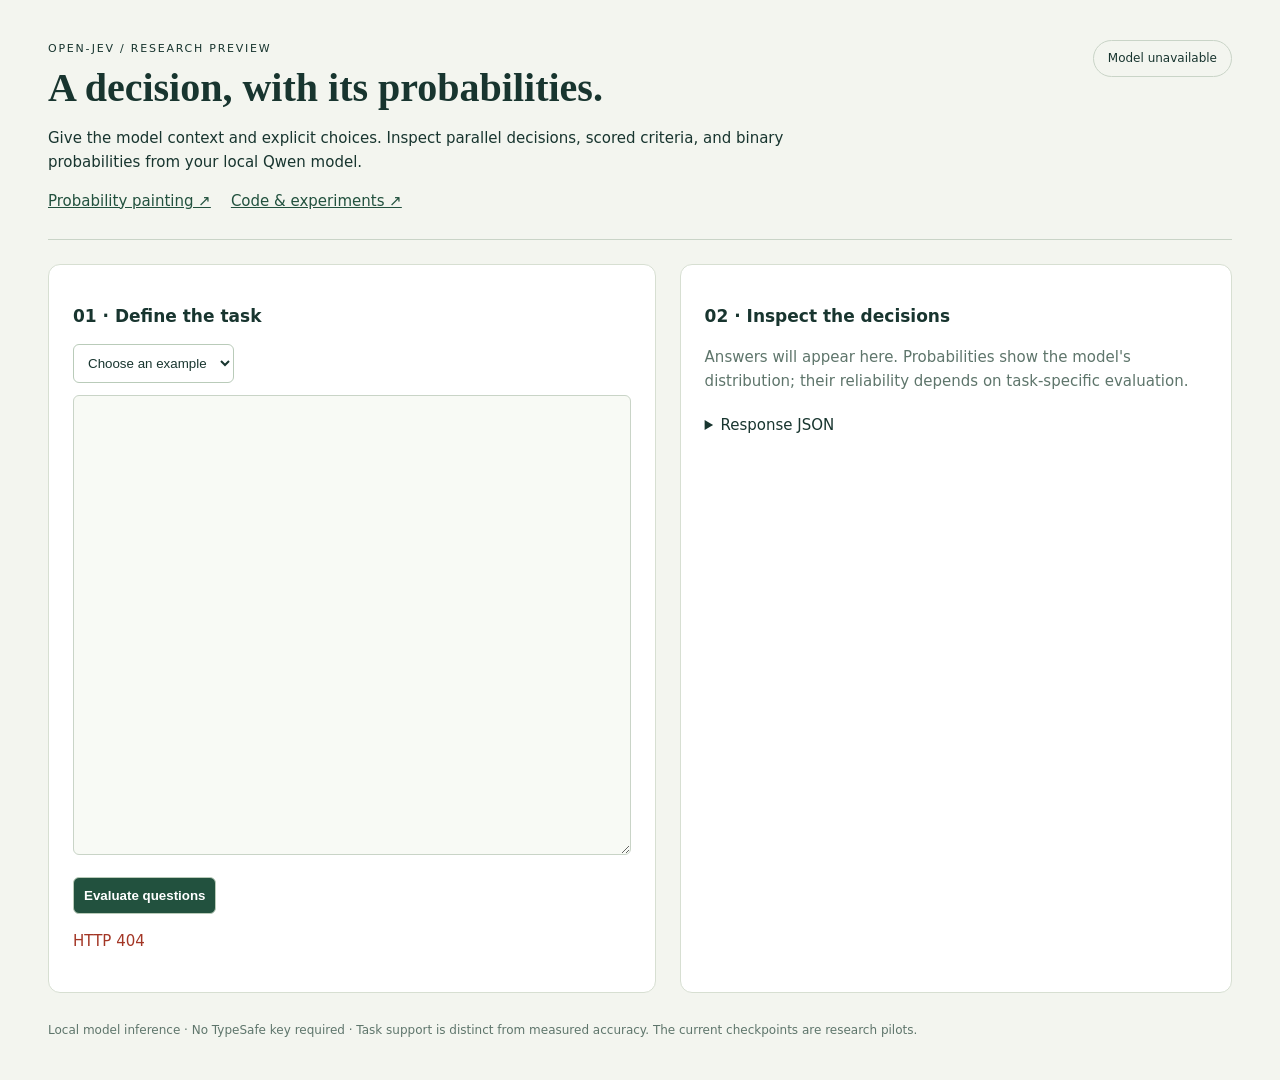
==== examples/index.html @ 6d8de5ed "Release Open-Jev source, audited artifacts and demo drafts" ====
<!doctype html>
<html lang="en"><head><meta charset="utf-8"><meta name="viewport" content="width=device-width,initial-scale=1">
<title>Open-Jev · Decision lab</title>
<style>
:root{font:15px/1.6 system-ui,sans-serif;color:#18352f;background:#f3f5ef}*{box-sizing:border-box}body{margin:0}main{max-width:1240px;margin:auto;padding:40px 28px}header{display:flex;justify-content:space-between;gap:24px;align-items:start;border-bottom:1px solid #c9d4c7;padding-bottom:26px}h1{font:600 40px/1.1 Georgia,serif;margin:8px 0 16px}h2{font-size:17px}p{max-width:760px}small,.muted{color:#5e756b}.eyebrow{letter-spacing:.16em;font-size:11px;text-transform:uppercase}.status{border:1px solid #c9d4c7;border-radius:24px;padding:8px 14px;font-size:12px}.grid{display:grid;grid-template-columns:1.1fr 1fr;gap:24px;margin-top:24px}.panel{background:#fff;border:1px solid #d7dfd2;border-radius:12px;padding:24px}textarea{width:100%;height:460px;background:#f8faf5;border:1px solid #c9d4c7;border-radius:6px;padding:16px;font:12px/1.5 ui-monospace,monospace;resize:vertical;color:#173b2d}select,button{padding:10px;border:1px solid #b9cbb9;border-radius:6px;background:#fff;color:inherit}select{max-width:100%;margin-bottom:12px}button{background:#22513e;color:white;cursor:pointer;font-weight:600}button:disabled{opacity:.5}nav a{color:#22513e;margin-right:20px}.bar{height:8px;background:#e7eee2;border-radius:6px;overflow:hidden}.fill{height:100%;background:#5b875d}.answer{margin:18px 0;padding-bottom:16px;border-bottom:1px solid #e4eadd}.row{display:flex;justify-content:space-between;font-size:13px;margin:7px 0}pre{white-space:pre-wrap;overflow-wrap:anywhere;font:12px/1.5 ui-monospace,monospace}#error{color:#a33625}details{margin-top:20px}footer{margin-top:28px;font-size:12px;color:#5e756b}@media(max-width:780px){.grid{grid-template-columns:1fr}header{display:block}main{padding:24px 16px}}
</style></head><body><main>
<header><div><div class="eyebrow">Open-Jev / Research preview</div><h1>A decision, with its probabilities.</h1><p>Give the model context and explicit choices. Inspect parallel decisions, scored criteria, and binary probabilities from your local Qwen model.</p><nav><a href="/examples/painting/index.html">Probability painting ↗</a><a href="https://github.com/Zefan-Cai/Open-Jev-Dev">Code & experiments ↗</a></nav></div><div id="health" class="status">Connecting to model…</div></header>
<div class="grid"><section class="panel"><h2>01 · Define the task</h2><select id="examples" aria-label="Example task"><option>Choose an example</option></select><textarea id="request" spellcheck="false" aria-label="JSON request"></textarea><p><button id="run">Evaluate questions</button> <small id="timing"></small></p><p id="error" role="alert"></p></section><section class="panel"><h2>02 · Inspect the decisions</h2><p class="muted">Answers will appear here. Probabilities show the model's distribution; their reliability depends on task-specific evaluation.</p><div id="answers"></div><details><summary>Response JSON</summary><pre id="raw"></pre></details></section></div>
<footer>Local model inference · No TypeSafe key required · Task support is distinct from measured accuracy. The current checkpoints are research pilots.</footer>
</main><script type="module">
const $=id=>document.getElementById(id);
async function getJSON(url){const r=await fetch(url);if(!r.ok)throw Error(`HTTP ${r.status}`);return r.json()}
function text(tag,value){const e=document.createElement(tag);e.textContent=value;return e}
function show(data){$('raw').textContent=JSON.stringify(data,null,2);$('answers').replaceChildren();for(const [id,a]of Object.entries(data.answers)){const box=document.createElement('div');box.className='answer';box.append(text('strong',id));box.append(text('small',` · ${a.type}`));const ps=a.type==='noul'?{'yes':a.noul,'no':1-a.noul}:a.probabilities;for(const [key,p]of Object.entries(ps)){const row=document.createElement('div');row.className='row';row.append(text('span',key),text('span',(p*100).toFixed(1)+'%'));box.append(row);const bar=document.createElement('div');bar.className='bar';const fill=document.createElement('div');fill.className='fill';fill.style.width=(p*100)+'%';bar.append(fill);box.append(bar)}if(a.score!==undefined)box.append(text('p',`Expected level: ${a.score.toFixed(2)}`));$('answers').append(box)}}
$('run').onclick=async()=>{$('error').textContent='';$('run').disabled=true;const start=performance.now();try{const request=JSON.parse($('request').value);const response=await fetch('/v1/systemone',{method:'POST',headers:{'Content-Type':'application/json'},body:JSON.stringify(request)});const data=await response.json();if(!response.ok)throw Error(data.error||`HTTP ${response.status}`);show(data);$('timing').textContent=`${((performance.now()-start)/1000).toFixed(2)} s · ${data.metadata.candidate_sequences} candidate sequences`}catch(e){$('error').textContent=e.message}finally{$('run').disabled=false}};
try{const h=await getJSON('/health');$('health').textContent=h.model+' · '+h.method;const {files}=await getJSON('/examples.json');for(const path of files){const opt=document.createElement('option');opt.value=path;opt.textContent=path.replace('.json','');$('examples').append(opt)}$('examples').onchange=async()=>{try{$('request').value=JSON.stringify(await getJSON('/examples/'+$('examples').value),null,2)}catch(e){$('error').textContent=e.message}};const initial=files.find(f=>f==='recipes/classification.json')||files[0];if(initial){$('examples').value=initial;await $('examples').onchange()}}catch(e){$('health').textContent='Model unavailable';$('error').textContent=e.message}
</script></body></html>
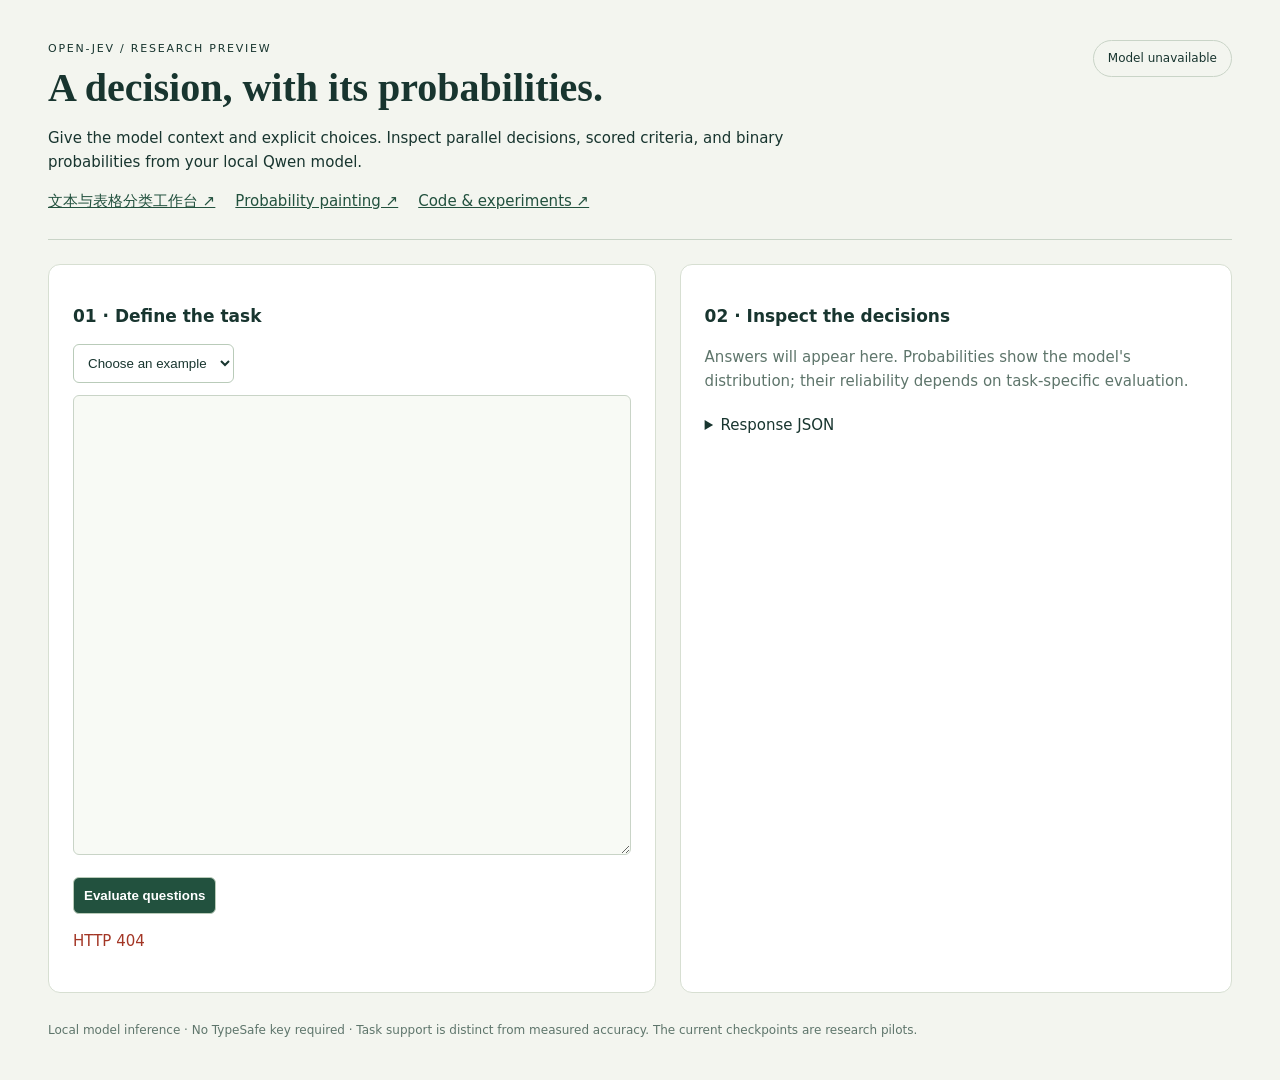
==== commit 45d5a0e8: "Add no-code text and CSV classification workbench" ====
--- a/examples/index.html
+++ b/examples/index.html
@@ -4,7 +4,7 @@
 <style>
 :root{font:15px/1.6 system-ui,sans-serif;color:#18352f;background:#f3f5ef}*{box-sizing:border-box}body{margin:0}main{max-width:1240px;margin:auto;padding:40px 28px}header{display:flex;justify-content:space-between;gap:24px;align-items:start;border-bottom:1px solid #c9d4c7;padding-bottom:26px}h1{font:600 40px/1.1 Georgia,serif;margin:8px 0 16px}h2{font-size:17px}p{max-width:760px}small,.muted{color:#5e756b}.eyebrow{letter-spacing:.16em;font-size:11px;text-transform:uppercase}.status{border:1px solid #c9d4c7;border-radius:24px;padding:8px 14px;font-size:12px}.grid{display:grid;grid-template-columns:1.1fr 1fr;gap:24px;margin-top:24px}.panel{background:#fff;border:1px solid #d7dfd2;border-radius:12px;padding:24px}textarea{width:100%;height:460px;background:#f8faf5;border:1px solid #c9d4c7;border-radius:6px;padding:16px;font:12px/1.5 ui-monospace,monospace;resize:vertical;color:#173b2d}select,button{padding:10px;border:1px solid #b9cbb9;border-radius:6px;background:#fff;color:inherit}select{max-width:100%;margin-bottom:12px}button{background:#22513e;color:white;cursor:pointer;font-weight:600}button:disabled{opacity:.5}nav a{color:#22513e;margin-right:20px}.bar{height:8px;background:#e7eee2;border-radius:6px;overflow:hidden}.fill{height:100%;background:#5b875d}.answer{margin:18px 0;padding-bottom:16px;border-bottom:1px solid #e4eadd}.row{display:flex;justify-content:space-between;font-size:13px;margin:7px 0}pre{white-space:pre-wrap;overflow-wrap:anywhere;font:12px/1.5 ui-monospace,monospace}#error{color:#a33625}details{margin-top:20px}footer{margin-top:28px;font-size:12px;color:#5e756b}@media(max-width:780px){.grid{grid-template-columns:1fr}header{display:block}main{padding:24px 16px}}
 </style></head><body><main>
-<header><div><div class="eyebrow">Open-Jev / Research preview</div><h1>A decision, with its probabilities.</h1><p>Give the model context and explicit choices. Inspect parallel decisions, scored criteria, and binary probabilities from your local Qwen model.</p><nav><a href="/examples/painting/index.html">Probability painting ↗</a><a href="https://github.com/Zefan-Cai/Open-Jev-Dev">Code & experiments ↗</a></nav></div><div id="health" class="status">Connecting to model…</div></header>
+<header><div><div class="eyebrow">Open-Jev / Research preview</div><h1>A decision, with its probabilities.</h1><p>Give the model context and explicit choices. Inspect parallel decisions, scored criteria, and binary probabilities from your local Qwen model.</p><nav><a href="/examples/workbench/index.html">文本与表格分类工作台 ↗</a><a href="/examples/painting/index.html">Probability painting ↗</a><a href="https://github.com/Zefan-Cai/Open-Jev">Code & experiments ↗</a></nav></div><div id="health" class="status">Connecting to model…</div></header>
 <div class="grid"><section class="panel"><h2>01 · Define the task</h2><select id="examples" aria-label="Example task"><option>Choose an example</option></select><textarea id="request" spellcheck="false" aria-label="JSON request"></textarea><p><button id="run">Evaluate questions</button> <small id="timing"></small></p><p id="error" role="alert"></p></section><section class="panel"><h2>02 · Inspect the decisions</h2><p class="muted">Answers will appear here. Probabilities show the model's distribution; their reliability depends on task-specific evaluation.</p><div id="answers"></div><details><summary>Response JSON</summary><pre id="raw"></pre></details></section></div>
 <footer>Local model inference · No TypeSafe key required · Task support is distinct from measured accuracy. The current checkpoints are research pilots.</footer>
 </main><script type="module">
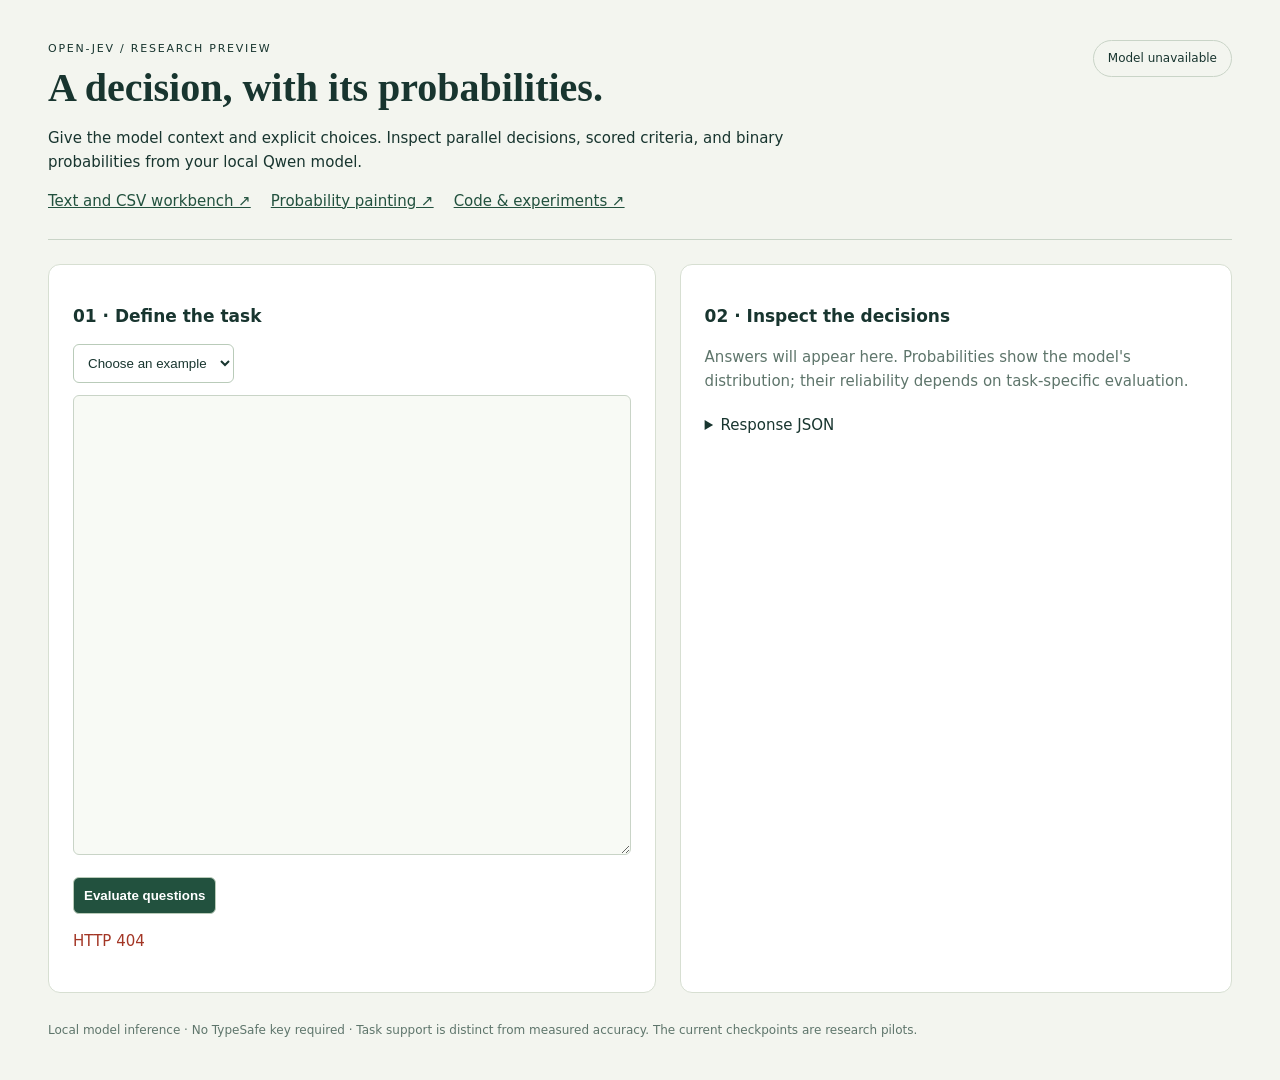
==== commit adc8265f: "Publish English website and classification workbench" ====
--- a/examples/index.html
+++ b/examples/index.html
@@ -4,7 +4,7 @@
 <style>
 :root{font:15px/1.6 system-ui,sans-serif;color:#18352f;background:#f3f5ef}*{box-sizing:border-box}body{margin:0}main{max-width:1240px;margin:auto;padding:40px 28px}header{display:flex;justify-content:space-between;gap:24px;align-items:start;border-bottom:1px solid #c9d4c7;padding-bottom:26px}h1{font:600 40px/1.1 Georgia,serif;margin:8px 0 16px}h2{font-size:17px}p{max-width:760px}small,.muted{color:#5e756b}.eyebrow{letter-spacing:.16em;font-size:11px;text-transform:uppercase}.status{border:1px solid #c9d4c7;border-radius:24px;padding:8px 14px;font-size:12px}.grid{display:grid;grid-template-columns:1.1fr 1fr;gap:24px;margin-top:24px}.panel{background:#fff;border:1px solid #d7dfd2;border-radius:12px;padding:24px}textarea{width:100%;height:460px;background:#f8faf5;border:1px solid #c9d4c7;border-radius:6px;padding:16px;font:12px/1.5 ui-monospace,monospace;resize:vertical;color:#173b2d}select,button{padding:10px;border:1px solid #b9cbb9;border-radius:6px;background:#fff;color:inherit}select{max-width:100%;margin-bottom:12px}button{background:#22513e;color:white;cursor:pointer;font-weight:600}button:disabled{opacity:.5}nav a{color:#22513e;margin-right:20px}.bar{height:8px;background:#e7eee2;border-radius:6px;overflow:hidden}.fill{height:100%;background:#5b875d}.answer{margin:18px 0;padding-bottom:16px;border-bottom:1px solid #e4eadd}.row{display:flex;justify-content:space-between;font-size:13px;margin:7px 0}pre{white-space:pre-wrap;overflow-wrap:anywhere;font:12px/1.5 ui-monospace,monospace}#error{color:#a33625}details{margin-top:20px}footer{margin-top:28px;font-size:12px;color:#5e756b}@media(max-width:780px){.grid{grid-template-columns:1fr}header{display:block}main{padding:24px 16px}}
 </style></head><body><main>
-<header><div><div class="eyebrow">Open-Jev / Research preview</div><h1>A decision, with its probabilities.</h1><p>Give the model context and explicit choices. Inspect parallel decisions, scored criteria, and binary probabilities from your local Qwen model.</p><nav><a href="/examples/workbench/index.html">文本与表格分类工作台 ↗</a><a href="/examples/painting/index.html">Probability painting ↗</a><a href="https://github.com/Zefan-Cai/Open-Jev">Code & experiments ↗</a></nav></div><div id="health" class="status">Connecting to model…</div></header>
+<header><div><div class="eyebrow">Open-Jev / Research preview</div><h1>A decision, with its probabilities.</h1><p>Give the model context and explicit choices. Inspect parallel decisions, scored criteria, and binary probabilities from your local Qwen model.</p><nav><a href="/examples/workbench/index.html">Text and CSV workbench ↗</a><a href="/examples/painting/index.html">Probability painting ↗</a><a href="https://github.com/Zefan-Cai/Open-Jev">Code & experiments ↗</a></nav></div><div id="health" class="status">Connecting to model…</div></header>
 <div class="grid"><section class="panel"><h2>01 · Define the task</h2><select id="examples" aria-label="Example task"><option>Choose an example</option></select><textarea id="request" spellcheck="false" aria-label="JSON request"></textarea><p><button id="run">Evaluate questions</button> <small id="timing"></small></p><p id="error" role="alert"></p></section><section class="panel"><h2>02 · Inspect the decisions</h2><p class="muted">Answers will appear here. Probabilities show the model's distribution; their reliability depends on task-specific evaluation.</p><div id="answers"></div><details><summary>Response JSON</summary><pre id="raw"></pre></details></section></div>
 <footer>Local model inference · No TypeSafe key required · Task support is distinct from measured accuracy. The current checkpoints are research pilots.</footer>
 </main><script type="module">
